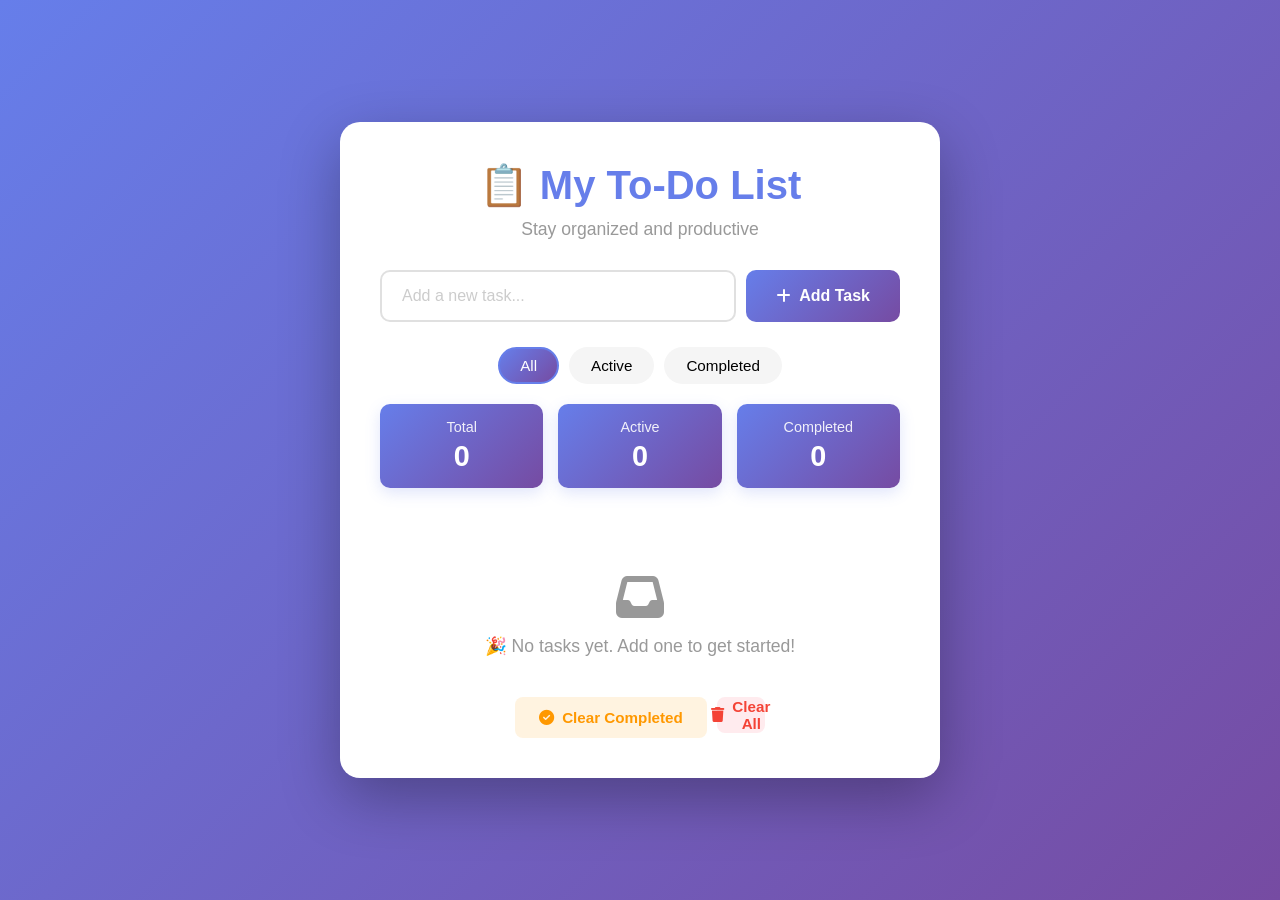
==== todo-app/index.html @ a0481ae1 "Initial commit: Add To-Do List and Weather Dashboard applications" ====
<!DOCTYPE html>
<html lang="en">
<head>
    <meta charset="UTF-8">
    <meta name="viewport" content="width=device-width, initial-scale=1.0">
    <title>To-Do List App</title>
    <link rel="stylesheet" href="styles.css">
    <link rel="stylesheet" href="https://cdnjs.cloudflare.com/ajax/libs/font-awesome/6.4.0/css/all.min.css">
</head>
<body>
    <div class="container">
        <header>
            <h1>📋 My To-Do List</h1>
            <p class="subtitle">Stay organized and productive</p>
        </header>

        <div class="input-container">
            <input 
                type="text" 
                id="todoInput" 
                placeholder="Add a new task..."
                autocomplete="off"
            >
            <button id="addBtn" class="add-btn">
                <i class="fas fa-plus"></i> Add Task
            </button>
        </div>

        <div class="filters">
            <button class="filter-btn active" data-filter="all">All</button>
            <button class="filter-btn" data-filter="active">Active</button>
            <button class="filter-btn" data-filter="completed">Completed</button>
        </div>

        <div class="stats">
            <div class="stat-card">
                <span class="stat-label">Total</span>
                <span class="stat-value" id="totalCount">0</span>
            </div>
            <div class="stat-card">
                <span class="stat-label">Active</span>
                <span class="stat-value" id="activeCount">0</span>
            </div>
            <div class="stat-card">
                <span class="stat-label">Completed</span>
                <span class="stat-value" id="completedCount">0</span>
            </div>
        </div>

        <ul id="todoList" class="todo-list"></ul>

        <div class="empty-state" id="emptyState">
            <i class="fas fa-inbox"></i>
            <p>🎉 No tasks yet. Add one to get started!</p>
        </div>

        <div class="actions">
            <button id="clearCompletedBtn" class="action-btn clear-btn">
                <i class="fas fa-check-circle"></i> Clear Completed
            </button>
            <button id="clearAllBtn" class="action-btn delete-btn">
                <i class="fas fa-trash"></i> Clear All
            </button>
        </div>
    </div>

    <script src="script.js"></script>
</body>
</html>
---- todo-app/styles.css ----
* {
    margin: 0;
    padding: 0;
    box-sizing: border-box;
}

body {
    font-family: 'Segoe UI', Tahoma, Geneva, Verdana, sans-serif;
    background: linear-gradient(135deg, #667eea 0%, #764ba2 100%);
    min-height: 100vh;
    padding: 20px;
    display: flex;
    align-items: center;
    justify-content: center;
}

.container {
    background: white;
    border-radius: 20px;
    box-shadow: 0 20px 60px rgba(0, 0, 0, 0.3);
    padding: 40px;
    max-width: 600px;
    width: 100%;
    animation: slideIn 0.5s ease-out;
}

@keyframes slideIn {
    from {
        opacity: 0;
        transform: translateY(-20px);
    }
    to {
        opacity: 1;
        transform: translateY(0);
    }
}

header {
    text-align: center;
    margin-bottom: 30px;
}

header h1 {
    color: #667eea;
    font-size: 2.5em;
    margin-bottom: 10px;
}

.subtitle {
    color: #999;
    font-size: 1.1em;
}

/* Input Container */
.input-container {
    display: flex;
    gap: 10px;
    margin-bottom: 25px;
}

#todoInput {
    flex: 1;
    padding: 15px 20px;
    border: 2px solid #e0e0e0;
    border-radius: 10px;
    font-size: 1em;
    outline: none;
    transition: all 0.3s ease;
}

#todoInput:focus {
    border-color: #667eea;
    box-shadow: 0 0 0 3px rgba(102, 126, 234, 0.1);
}

#todoInput::placeholder {
    color: #ccc;
}

.add-btn {
    padding: 15px 30px;
    background: linear-gradient(135deg, #667eea 0%, #764ba2 100%);
    color: white;
    border: none;
    border-radius: 10px;
    font-size: 1em;
    cursor: pointer;
    transition: all 0.3s ease;
    font-weight: 600;
    display: flex;
    align-items: center;
    gap: 8px;
}

.add-btn:hover {
    transform: translateY(-2px);
    box-shadow: 0 10px 20px rgba(102, 126, 234, 0.3);
}

.add-btn:active {
    transform: translateY(0);
}

/* Filters */
.filters {
    display: flex;
    gap: 10px;
    margin-bottom: 20px;
    justify-content: center;
    flex-wrap: wrap;
}

.filter-btn {
    padding: 8px 20px;
    background: #f5f5f5;
    border: 2px solid transparent;
    border-radius: 20px;
    cursor: pointer;
    font-size: 0.95em;
    transition: all 0.3s ease;
    font-weight: 500;
}

.filter-btn:hover {
    background: #efefef;
}

.filter-btn.active {
    background: linear-gradient(135deg, #667eea 0%, #764ba2 100%);
    color: white;
    border-color: #667eea;
}

/* Stats */
.stats {
    display: grid;
    grid-template-columns: repeat(3, 1fr);
    gap: 15px;
    margin-bottom: 25px;
}

.stat-card {
    background: linear-gradient(135deg, #667eea 0%, #764ba2 100%);
    color: white;
    padding: 15px;
    border-radius: 10px;
    text-align: center;
    box-shadow: 0 5px 15px rgba(102, 126, 234, 0.2);
}

.stat-label {
    display: block;
    font-size: 0.9em;
    opacity: 0.9;
    margin-bottom: 5px;
}

.stat-value {
    display: block;
    font-size: 1.8em;
    font-weight: bold;
}

/* Todo List */
.todo-list {
    list-style: none;
    margin-bottom: 20px;
    max-height: 500px;
    overflow-y: auto;
}

.todo-item {
    display: flex;
    align-items: center;
    gap: 15px;
    padding: 15px;
    background: #f9f9f9;
    border-radius: 10px;
    margin-bottom: 10px;
    transition: all 0.3s ease;
    border-left: 4px solid #667eea;
    animation: fadeIn 0.3s ease-out;
}

@keyframes fadeIn {
    from {
        opacity: 0;
        transform: translateY(-10px);
    }
    to {
        opacity: 1;
        transform: translateY(0);
    }
}

.todo-item:hover {
    background: #f0f0f0;
    transform: translateX(5px);
    box-shadow: 0 5px 15px rgba(0, 0, 0, 0.1);
}

.todo-item.completed {
    border-left-color: #4caf50;
    opacity: 0.7;
}

.todo-item.completed .todo-text {
    text-decoration: line-through;
    color: #999;
}

.checkbox {
    width: 24px;
    height: 24px;
    cursor: pointer;
    accent-color: #667eea;
}

.todo-text {
    flex: 1;
    word-break: break-word;
    color: #333;
    font-size: 1em;
}

.todo-date {
    font-size: 0.85em;
    color: #999;
}

.todo-actions {
    display: flex;
    gap: 8px;
}

.edit-btn,
.delete-btn {
    width: 36px;
    height: 36px;
    border: none;
    border-radius: 6px;
    cursor: pointer;
    transition: all 0.3s ease;
    display: flex;
    align-items: center;
    justify-content: center;
    font-size: 1em;
}

.edit-btn {
    background: #e3f2fd;
    color: #2196f3;
}

.edit-btn:hover {
    background: #2196f3;
    color: white;
}

.delete-btn {
    background: #ffebee;
    color: #f44336;
}

.delete-btn:hover {
    background: #f44336;
    color: white;
}

/* Empty State */
.empty-state {
    text-align: center;
    padding: 40px 20px;
    color: #999;
    display: none;
}

.empty-state.show {
    display: block;
}

.empty-state i {
    font-size: 3em;
    margin-bottom: 15px;
    display: block;
}

.empty-state p {
    font-size: 1.1em;
}

/* Actions */
.actions {
    display: flex;
    gap: 10px;
    justify-content: center;
    flex-wrap: wrap;
}

.action-btn {
    padding: 12px 24px;
    border: none;
    border-radius: 8px;
    cursor: pointer;
    font-size: 0.95em;
    transition: all 0.3s ease;
    font-weight: 600;
    display: flex;
    align-items: center;
    gap: 8px;
}

.clear-btn {
    background: #fff3e0;
    color: #ff9800;
}

.clear-btn:hover {
    background: #ff9800;
    color: white;
}

.action-btn.delete-btn {
    background: #ffebee;
    color: #f44336;
}

.action-btn.delete-btn:hover {
    background: #f44336;
    color: white;
}

/* Scrollbar Styling */
.todo-list::-webkit-scrollbar {
    width: 8px;
}

.todo-list::-webkit-scrollbar-track {
    background: #f1f1f1;
    border-radius: 10px;
}

.todo-list::-webkit-scrollbar-thumb {
    background: #667eea;
    border-radius: 10px;
}

.todo-list::-webkit-scrollbar-thumb:hover {
    background: #764ba2;
}

/* Responsive Design */
@media (max-width: 600px) {
    .container {
        padding: 20px;
    }

    header h1 {
        font-size: 1.8em;
    }

    .input-container {
        flex-direction: column;
    }

    .add-btn {
        width: 100%;
        justify-content: center;
    }

    .stats {
        grid-template-columns: 1fr;
    }

    .todo-item {
        flex-wrap: wrap;
    }

    .todo-actions {
        width: 100%;
        justify-content: flex-end;
    }
}
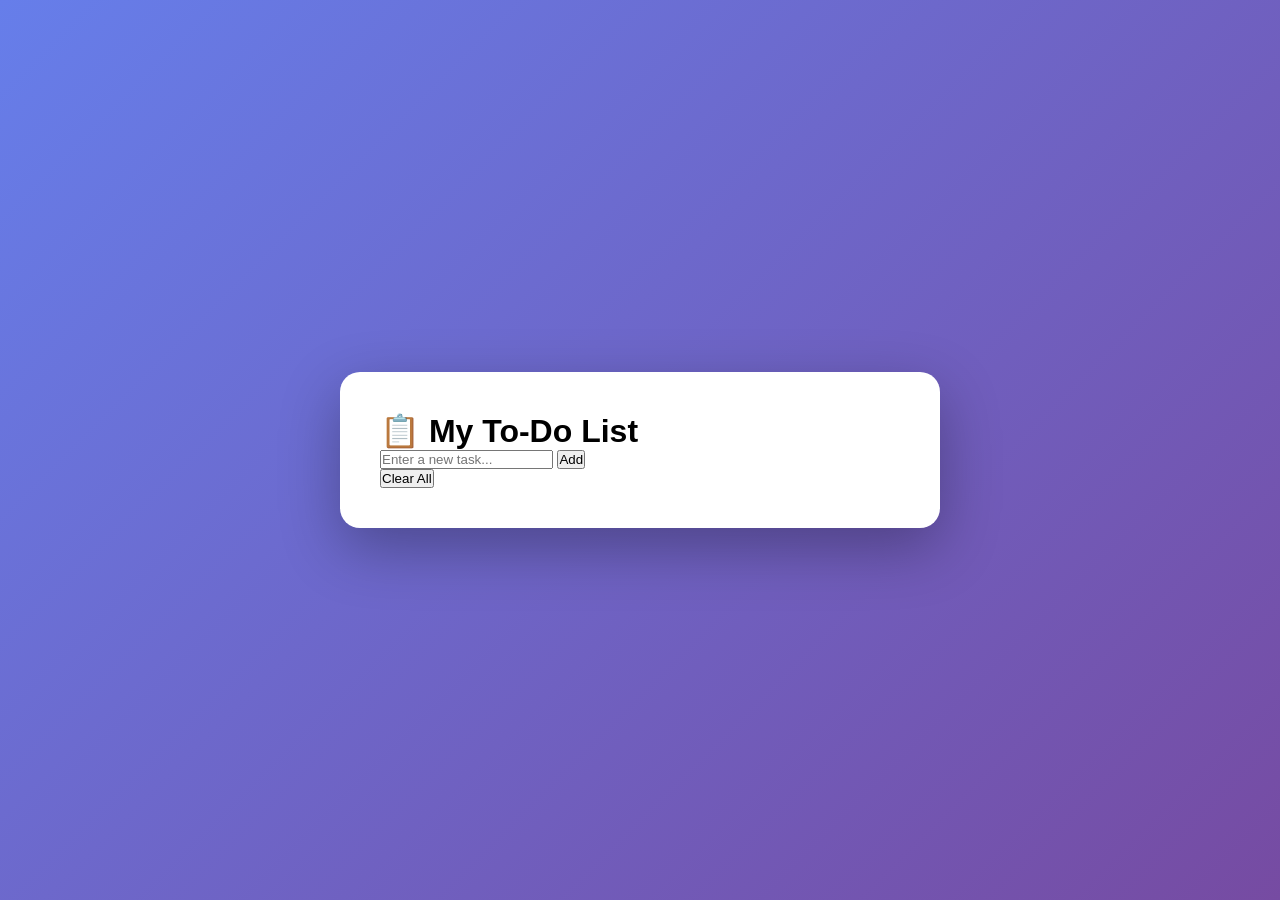
==== commit 9f842571: "Update index.html" ====
--- a/todo-app/index.html
+++ b/todo-app/index.html
@@ -1,69 +1,25 @@
 <!DOCTYPE html>
 <html lang="en">
 <head>
-    <meta charset="UTF-8">
-    <meta name="viewport" content="width=device-width, initial-scale=1.0">
-    <title>To-Do List App</title>
-    <link rel="stylesheet" href="styles.css">
-    <link rel="stylesheet" href="https://cdnjs.cloudflare.com/ajax/libs/font-awesome/6.4.0/css/all.min.css">
+  <meta charset="UTF-8" />
+  <meta name="viewport" content="width=device-width, initial-scale=1.0" />
+  <title>To‑Do List with LocalStorage</title>
+  <link rel="stylesheet" href="styles.css" />
 </head>
 <body>
-    <div class="container">
-        <header>
-            <h1>📋 My To-Do List</h1>
-            <p class="subtitle">Stay organized and productive</p>
-        </header>
+  <div class="container">
+    <h1>📋 My To‑Do List</h1>
 
-        <div class="input-container">
-            <input 
-                type="text" 
-                id="todoInput" 
-                placeholder="Add a new task..."
-                autocomplete="off"
-            >
-            <button id="addBtn" class="add-btn">
-                <i class="fas fa-plus"></i> Add Task
-            </button>
-        </div>
-
-        <div class="filters">
-            <button class="filter-btn active" data-filter="all">All</button>
-            <button class="filter-btn" data-filter="active">Active</button>
-            <button class="filter-btn" data-filter="completed">Completed</button>
-        </div>
-
-        <div class="stats">
-            <div class="stat-card">
-                <span class="stat-label">Total</span>
-                <span class="stat-value" id="totalCount">0</span>
-            </div>
-            <div class="stat-card">
-                <span class="stat-label">Active</span>
-                <span class="stat-value" id="activeCount">0</span>
-            </div>
-            <div class="stat-card">
-                <span class="stat-label">Completed</span>
-                <span class="stat-value" id="completedCount">0</span>
-            </div>
-        </div>
-
-        <ul id="todoList" class="todo-list"></ul>
-
-        <div class="empty-state" id="emptyState">
-            <i class="fas fa-inbox"></i>
-            <p>🎉 No tasks yet. Add one to get started!</p>
-        </div>
-
-        <div class="actions">
-            <button id="clearCompletedBtn" class="action-btn clear-btn">
-                <i class="fas fa-check-circle"></i> Clear Completed
-            </button>
-            <button id="clearAllBtn" class="action-btn delete-btn">
-                <i class="fas fa-trash"></i> Clear All
-            </button>
-        </div>
+    <div class="input-area">
+      <input type="text" id="taskInput" placeholder="Enter a new task..." />
+      <button id="addBtn">Add</button>
     </div>
 
-    <script src="script.js"></script>
+    <ul id="taskList"></ul>
+
+    <button id="clearAllBtn">Clear All</button>
+  </div>
+
+  <script src="script.js"></script>
 </body>
-</html>
+</html>
